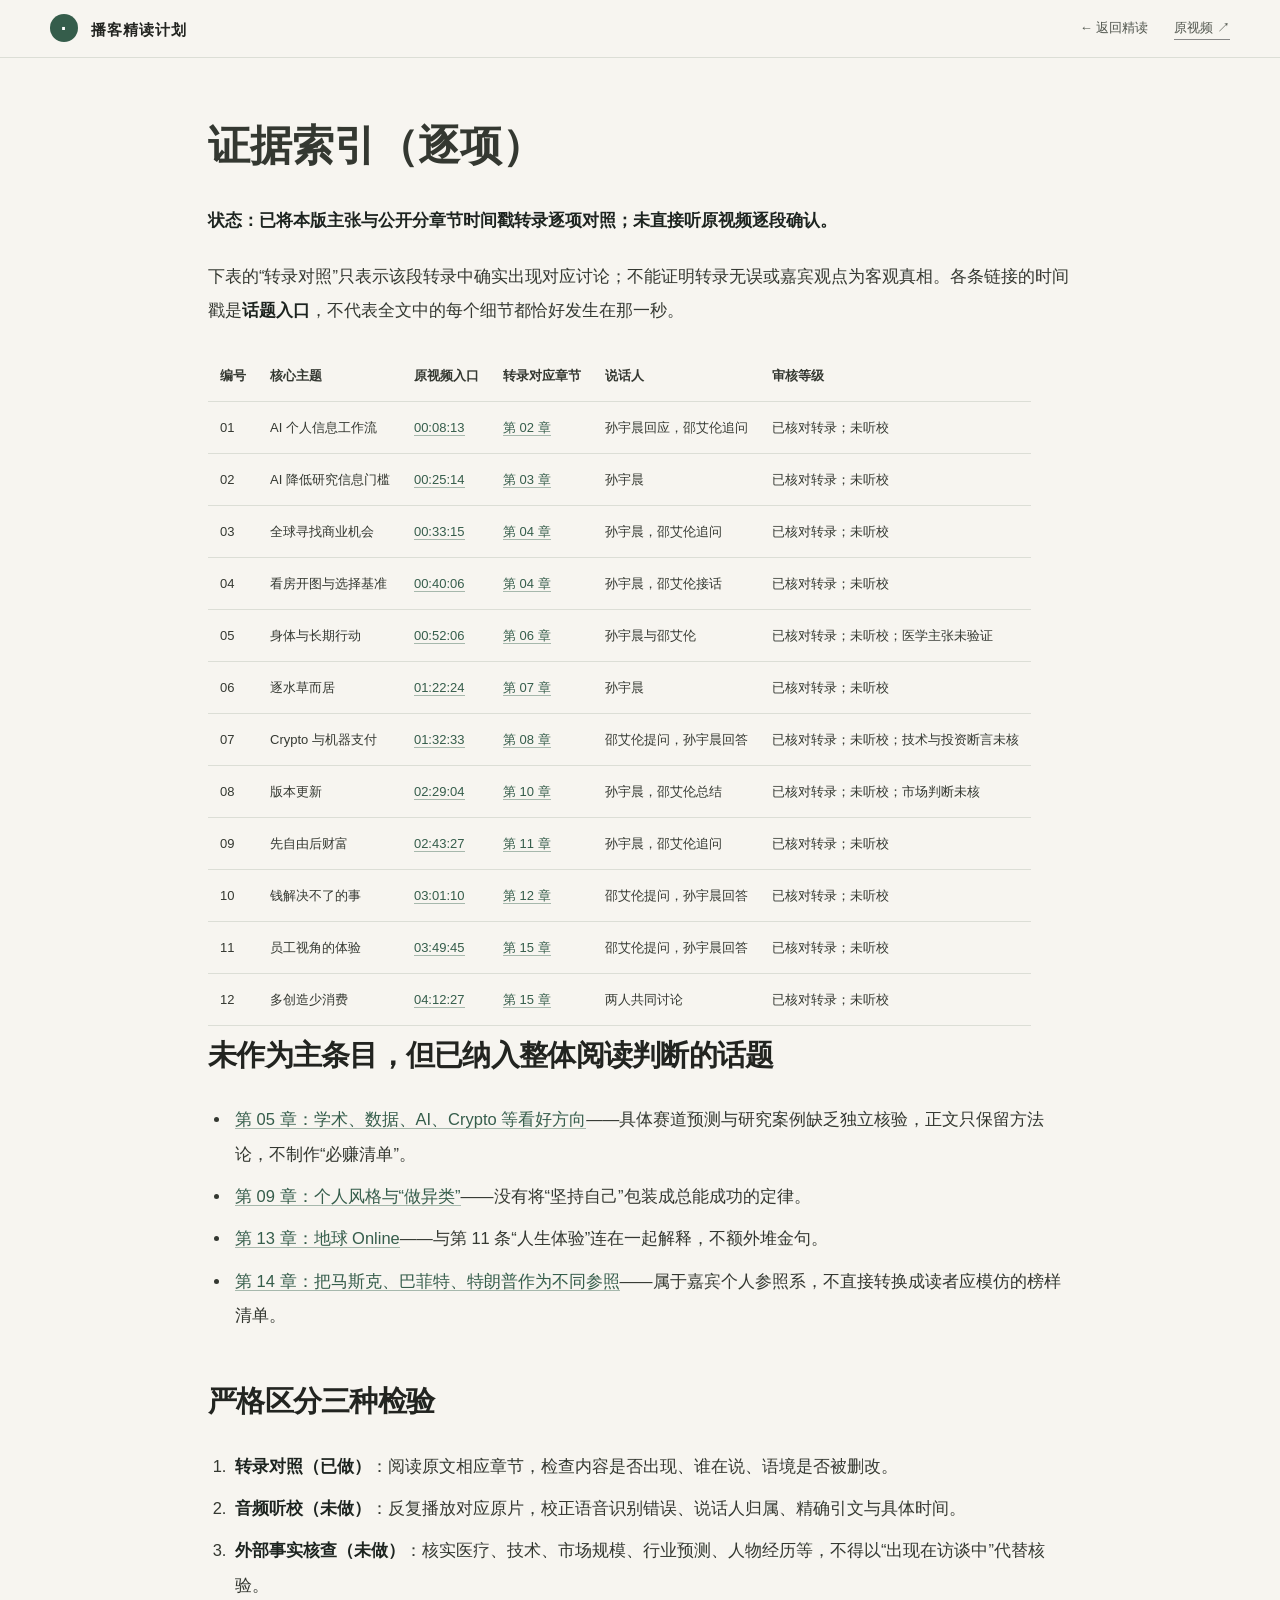
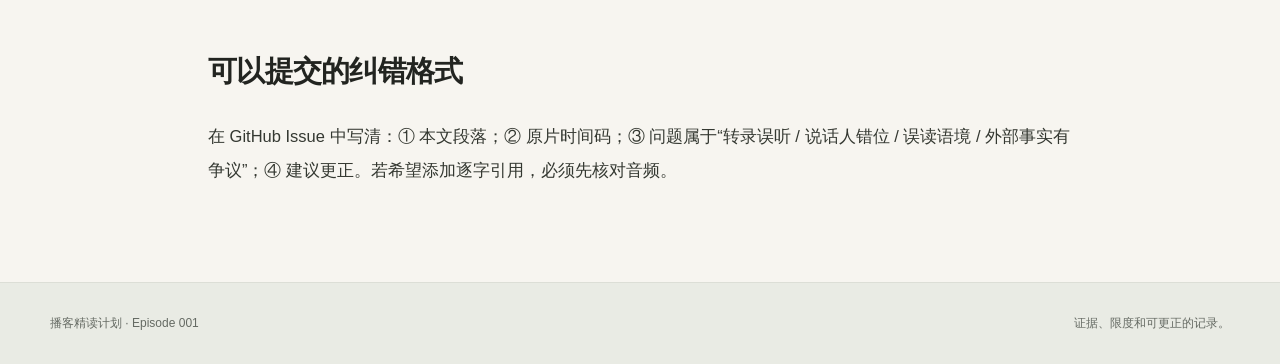
==== evidence.html @ 223746c9 "Initial release: Sun Yuchen and Alan podcast digest" ====
<!doctype html>
<html lang="zh-CN"><head><meta charset="utf-8"><meta name="viewport" content="width=device-width,initial-scale=1"><title>证据索引 · 播客精读计划</title><link rel="stylesheet" href="./assets/style.css"></head>
<body><!-- source-sha256:a74f420db60d84c5169118af8535313fa1ff80920048586f1a47e2269660e245 --><header class="topbar"><div class="topbar-inner"><a class="brand" href="./index.html"><span class="brandmark">·</span> 播客精读计划</a><nav class="topnav"><a href="./index.html">← 返回精读</a><a class="toplink" href="https://www.youtube.com/watch?v=0Z-vhBvBmUY" target="_blank" rel="noopener noreferrer">原视频 ↗</a></nav></div></header>
<main class="appendix prose"><h1>证据索引（逐项）</h1>
<p><strong>状态：已将本版主张与公开分章节时间戳转录逐项对照；未直接听原视频逐段确认。</strong></p>
<p>下表的“转录对照”只表示该段转录中确实出现对应讨论；不能证明转录无误或嘉宾观点为客观真相。各条链接的时间戳是<strong>话题入口</strong>，不代表全文中的每个细节都恰好发生在那一秒。</p>
<table>
<thead>
<tr>
  <th>编号</th>
  <th>核心主题</th>
  <th>原视频入口</th>
  <th>转录对应章节</th>
  <th>说话人</th>
  <th>审核等级</th>
</tr>
</thead>
<tbody>
<tr>
  <td>01</td>
  <td>AI 个人信息工作流</td>
  <td><a href="https://www.youtube.com/watch?v=0Z-vhBvBmUY&amp;t=493s">00:08:13</a></td>
  <td><a href="https://github.com/LeoLee0812/sunyuchen-alan-interview/blob/main/chapters/02-%E9%87%8D%E5%9B%9E20%E5%B2%81%E6%80%8E%E4%B9%88%E5%BC%80%E5%A7%8B.md">第 02 章</a></td>
  <td>孙宇晨回应，邵艾伦追问</td>
  <td>已核对转录；未听校</td>
</tr>
<tr>
  <td>02</td>
  <td>AI 降低研究信息门槛</td>
  <td><a href="https://www.youtube.com/watch?v=0Z-vhBvBmUY&amp;t=1514s">00:25:14</a></td>
  <td><a href="https://github.com/LeoLee0812/sunyuchen-alan-interview/blob/main/chapters/03-AI%E4%B9%B1%E6%8B%B3%E6%89%93%E6%AD%BB%E8%80%81%E5%B8%88%E5%82%85.md">第 03 章</a></td>
  <td>孙宇晨</td>
  <td>已核对转录；未听校</td>
</tr>
<tr>
  <td>03</td>
  <td>全球寻找商业机会</td>
  <td><a href="https://www.youtube.com/watch?v=0Z-vhBvBmUY&amp;t=1995s">00:33:15</a></td>
  <td><a href="https://github.com/LeoLee0812/sunyuchen-alan-interview/blob/main/chapters/04-%E5%8E%BB%E8%B5%9A%E5%85%A8%E7%90%83%E7%9A%84%E9%92%B1.md">第 04 章</a></td>
  <td>孙宇晨，邵艾伦追问</td>
  <td>已核对转录；未听校</td>
</tr>
<tr>
  <td>04</td>
  <td>看房开图与选择基准</td>
  <td><a href="https://www.youtube.com/watch?v=0Z-vhBvBmUY&amp;t=2406s">00:40:06</a></td>
  <td><a href="https://github.com/LeoLee0812/sunyuchen-alan-interview/blob/main/chapters/04-%E5%8E%BB%E8%B5%9A%E5%85%A8%E7%90%83%E7%9A%84%E9%92%B1.md">第 04 章</a></td>
  <td>孙宇晨，邵艾伦接话</td>
  <td>已核对转录；未听校</td>
</tr>
<tr>
  <td>05</td>
  <td>身体与长期行动</td>
  <td><a href="https://www.youtube.com/watch?v=0Z-vhBvBmUY&amp;t=3126s">00:52:06</a></td>
  <td><a href="https://github.com/LeoLee0812/sunyuchen-alan-interview/blob/main/chapters/06-%E8%96%84%E8%82%8C%E5%BF%85%E7%BB%83.md">第 06 章</a></td>
  <td>孙宇晨与邵艾伦</td>
  <td>已核对转录；未听校；医学主张未验证</td>
</tr>
<tr>
  <td>06</td>
  <td>逐水草而居</td>
  <td><a href="https://www.youtube.com/watch?v=0Z-vhBvBmUY&amp;t=4944s">01:22:24</a></td>
  <td><a href="https://github.com/LeoLee0812/sunyuchen-alan-interview/blob/main/chapters/07-%E9%80%90%E6%B0%B4%E8%8D%89%E8%80%8C%E5%B1%85.md">第 07 章</a></td>
  <td>孙宇晨</td>
  <td>已核对转录；未听校</td>
</tr>
<tr>
  <td>07</td>
  <td>Crypto 与机器支付</td>
  <td><a href="https://www.youtube.com/watch?v=0Z-vhBvBmUY&amp;t=5553s">01:32:33</a></td>
  <td><a href="https://github.com/LeoLee0812/sunyuchen-alan-interview/blob/main/chapters/08-Crypto%E6%98%AF%E6%8A%8A%E8%B4%A7%E5%B8%81%E7%BF%BB%E8%AF%91%E7%BB%99%E6%9C%BA%E5%99%A8.md">第 08 章</a></td>
  <td>邵艾伦提问，孙宇晨回答</td>
  <td>已核对转录；未听校；技术与投资断言未核</td>
</tr>
<tr>
  <td>08</td>
  <td>版本更新</td>
  <td><a href="https://www.youtube.com/watch?v=0Z-vhBvBmUY&amp;t=8944s">02:29:04</a></td>
  <td><a href="https://github.com/LeoLee0812/sunyuchen-alan-interview/blob/main/chapters/10-%E7%89%88%E6%9C%AC%E6%9B%B4%E6%96%B0%E4%B8%8D%E7%AD%89%E4%BA%BA.md">第 10 章</a></td>
  <td>孙宇晨，邵艾伦总结</td>
  <td>已核对转录；未听校；市场判断未核</td>
</tr>
<tr>
  <td>09</td>
  <td>先自由后财富</td>
  <td><a href="https://www.youtube.com/watch?v=0Z-vhBvBmUY&amp;t=9807s">02:43:27</a></td>
  <td><a href="https://github.com/LeoLee0812/sunyuchen-alan-interview/blob/main/chapters/11-%E5%85%88%E8%87%AA%E7%94%B1%E5%90%8E%E8%B4%A2%E5%AF%8C.md">第 11 章</a></td>
  <td>孙宇晨，邵艾伦追问</td>
  <td>已核对转录；未听校</td>
</tr>
<tr>
  <td>10</td>
  <td>钱解决不了的事</td>
  <td><a href="https://www.youtube.com/watch?v=0Z-vhBvBmUY&amp;t=10870s">03:01:10</a></td>
  <td><a href="https://github.com/LeoLee0812/sunyuchen-alan-interview/blob/main/chapters/12-%E9%92%B1%E8%A7%A3%E5%86%B3%E4%B8%8D%E4%BA%86%E7%9A%84%E4%BA%8B.md">第 12 章</a></td>
  <td>邵艾伦提问，孙宇晨回答</td>
  <td>已核对转录；未听校</td>
</tr>
<tr>
  <td>11</td>
  <td>员工视角的体验</td>
  <td><a href="https://www.youtube.com/watch?v=0Z-vhBvBmUY&amp;t=13785s">03:49:45</a></td>
  <td><a href="https://github.com/LeoLee0812/sunyuchen-alan-interview/blob/main/chapters/15-%E5%A4%9A%E5%88%9B%E9%80%A0%E5%B0%91%E6%B6%88%E8%B4%B9.md">第 15 章</a></td>
  <td>邵艾伦提问，孙宇晨回答</td>
  <td>已核对转录；未听校</td>
</tr>
<tr>
  <td>12</td>
  <td>多创造少消费</td>
  <td><a href="https://www.youtube.com/watch?v=0Z-vhBvBmUY&amp;t=15147s">04:12:27</a></td>
  <td><a href="https://github.com/LeoLee0812/sunyuchen-alan-interview/blob/main/chapters/15-%E5%A4%9A%E5%88%9B%E9%80%A0%E5%B0%91%E6%B6%88%E8%B4%B9.md">第 15 章</a></td>
  <td>两人共同讨论</td>
  <td>已核对转录；未听校</td>
</tr>
</tbody>
</table>
<h2>未作为主条目，但已纳入整体阅读判断的话题</h2>
<ul>
<li><a href="https://github.com/LeoLee0812/sunyuchen-alan-interview">第 05 章：学术、数据、AI、Crypto 等看好方向</a>——具体赛道预测与研究案例缺乏独立核验，正文只保留方法论，不制作“必赚清单”。</li>
<li><a href="https://github.com/LeoLee0812/sunyuchen-alan-interview">第 09 章：个人风格与“做异类”</a>——没有将“坚持自己”包装成总能成功的定律。</li>
<li><a href="https://github.com/LeoLee0812/sunyuchen-alan-interview">第 13 章：地球 Online</a>——与第 11 条“人生体验”连在一起解释，不额外堆金句。</li>
<li><a href="https://github.com/LeoLee0812/sunyuchen-alan-interview">第 14 章：把马斯克、巴菲特、特朗普作为不同参照</a>——属于嘉宾个人参照系，不直接转换成读者应模仿的榜样清单。</li>
</ul>
<h2>严格区分三种检验</h2>
<ol>
<li><strong>转录对照（已做）</strong>：阅读原文相应章节，检查内容是否出现、谁在说、语境是否被删改。</li>
<li><strong>音频听校（未做）</strong>：反复播放对应原片，校正语音识别错误、说话人归属、精确引文与具体时间。</li>
<li><strong>外部事实核查（未做）</strong>：核实医疗、技术、市场规模、行业预测、人物经历等，不得以“出现在访谈中”代替核验。</li>
</ol>
<h2>可以提交的纠错格式</h2>
<p>在 GitHub Issue 中写清：① 本文段落；② 原片时间码；③ 问题属于“转录误听 / 说话人错位 / 误读语境 / 外部事实有争议”；④ 建议更正。若希望添加逐字引用，必须先核对音频。</p>
</main><footer><span>播客精读计划 · Episode 001</span><span>证据、限度和可更正的记录。</span></footer></body></html>
---- assets/style.css ----
:root{--bg:#f7f5f0;--paper:#fffefa;--ink:#222420;--muted:#686d64;--line:#dcded6;--accent:#355d4b;--soft:#e7ebe3;--serif:"Noto Serif CJK SC","Source Han Serif SC","Songti SC",SimSun,serif;--sans:-apple-system,BlinkMacSystemFont,"Segoe UI","PingFang SC","Microsoft Yahei",sans-serif}
*{box-sizing:border-box}html{scroll-behavior:smooth}body{margin:0;background:var(--bg);color:var(--ink);font-family:var(--sans);font-size:16px;line-height:1.75;-webkit-font-smoothing:antialiased}a{color:inherit}a:focus-visible{outline:3px solid #729c89;outline-offset:4px;border-radius:3px}::selection{background:#bed0bf}.skip{position:absolute;left:-9999px;top:0;background:#fff;padding:8px}.skip:focus{left:12px;z-index:20}.topbar{border-bottom:1px solid var(--line);background:rgba(247,245,240,.97)}.topbar-inner{max-width:1240px;margin:auto;padding:14px 30px;display:flex;justify-content:space-between;align-items:center}.brand{font-weight:750;font-size:15px;letter-spacing:.07em;text-decoration:none}.brandmark{display:inline-flex;align-items:center;justify-content:center;width:28px;height:28px;color:white;background:var(--accent);border-radius:50%;font-size:20px;margin-right:8px}.topnav{display:flex;align-items:center;gap:26px;font-size:13px}.topnav a{text-decoration:none;color:#50554d}.topnav a:hover{color:var(--accent)}.toplink{border-bottom:1px solid #888}.hero{max-width:1240px;margin:0 auto;display:grid;grid-template-columns:minmax(0,1.75fr) minmax(250px,.75fr);gap:64px;padding:98px 30px 76px;align-items:end}.eyebrow{color:var(--accent);font-size:11px;font-weight:750;letter-spacing:.19em;margin:0 0 25px}.hero h1{font-family:var(--serif);font-size:clamp(35px,4.3vw,62px);font-weight:650;letter-spacing:-.045em;line-height:1.3;margin:0 0 28px}.hero h1 em{font-style:normal;color:var(--accent)}.hero .intro{font-size:17px;color:#4f574d;max-width:650px;line-height:1.95}.meta{display:flex;gap:18px;flex-wrap:wrap;color:var(--muted);font-size:12px;margin:26px 0}.meta span:before{content:"●";color:#9eaa9c;font-size:6px;margin-right:8px;vertical-align:middle}.hero-actions{display:flex;gap:12px;align-items:center;margin-top:30px}.hero-actions a{padding:11px 19px;border:1px solid var(--accent);font-size:13px;font-weight:650;text-decoration:none;border-radius:4px}.hero-actions .primary{background:var(--accent);color:white}.hero-actions .secondary{color:var(--accent)}.hero-actions a:hover{transform:translateY(-1px)}.hero-note{background:var(--paper);border:1px solid var(--line);padding:30px}.note-kicker{font-weight:700;font-size:13px;color:var(--muted);letter-spacing:.12em;margin:0 0 17px}.hero-note a{display:flex;gap:16px;padding:14px 0;border-bottom:1px solid var(--line);font-size:14px;text-decoration:none;line-height:1.7}.hero-note a:hover{color:var(--accent)}.hero-note time{white-space:nowrap;color:var(--accent);font-weight:700;font-size:12px}.note-foot{color:var(--muted);font-size:12px;line-height:1.65;margin-top:16px}.disclosure{max-width:1180px;margin:0 auto 76px;padding:19px 24px;border-left:3px solid var(--accent);background:var(--soft);color:#4c574f;font-size:13px}.reading-layout{max-width:1180px;padding:0 22px;margin:auto;display:grid;grid-template-columns:260px minmax(0,1fr);gap:75px;align-items:start}.sidebar .sticky{position:sticky;top:30px}.sidebar-title{font-size:11px;color:var(--muted);font-weight:750;letter-spacing:.11em;margin-bottom:24px}.sidebar a{display:flex;gap:14px;text-decoration:none;padding:12px 0;color:#5f655e;border-bottom:1px solid var(--line);font-size:13px;line-height:1.55}.sidebar a:hover{color:var(--accent)}.sidebar a span{font-family:var(--serif);font-size:12px;color:var(--accent)}.sidebar-extra{margin-top:18px}.prose{max-width:760px;min-width:0;font-size:16.5px;line-height:2.08;color:#343831}.prose>p{margin:0 0 22px}.prose h2{font-family:var(--serif);font-size:29px;font-weight:700;color:var(--ink);line-height:1.5;letter-spacing:-.025em;margin:80px 0 25px;scroll-margin-top:18px}.prose h2:first-of-type{margin-top:8px}.prose h3{font-family:var(--serif);font-size:23px;font-weight:700;line-height:1.6;letter-spacing:-.012em;margin:55px 0 20px;scroll-margin-top:26px}.prose strong{color:#1d2420}.prose a{color:var(--accent);text-decoration:none;border-bottom:1px solid #a6b8ac;overflow-wrap:anywhere}.prose a:hover{border-bottom-color:var(--accent)}.prose ul,.prose ol{padding-left:23px}.prose li{padding-left:4px;margin:8px 0}.prose blockquote{background:var(--soft);border-left:3px solid #829a89;padding:18px 24px;margin:26px 0 36px;font-size:15px}.prose blockquote p{margin:8px 0}.prose hr{border:0;border-top:1px solid var(--line);margin:65px 0}.prose table{border-collapse:collapse;max-width:100%;display:block;overflow-x:auto}.prose th,.prose td{border-bottom:1px solid var(--line);text-align:left;padding:12px}.sources{margin:110px auto 0;max-width:1180px;padding:65px 22px 75px;border-top:1px solid var(--line)}.sources h2{font-family:var(--serif);font-size:36px;margin:0}.sources>p:not(.eyebrow){color:var(--muted);max-width:700px}.source-grid{display:grid;grid-template-columns:repeat(3,minmax(0,1fr));gap:13px;margin-top:28px}.source-grid a{background:var(--paper);border:1px solid var(--line);display:flex;flex-direction:column;gap:12px;padding:24px;text-decoration:none}.source-grid a:hover{border-color:var(--accent)}.source-grid a span{font-size:11px;color:var(--muted)}.source-grid a strong{font-family:var(--serif);font-size:17px}footer{background:#e9ebe4;border-top:1px solid var(--line);display:flex;justify-content:space-between;gap:24px;padding:30px max(24px,calc((100vw - 1180px)/2));color:#656a63;font-size:12px}
@media(max-width:850px){.hero{gap:30px;grid-template-columns:1fr;padding-top:65px}.hero-note{max-width:none}.reading-layout{grid-template-columns:1fr;padding:0 24px}.sidebar{display:none}.disclosure{margin-left:24px;margin-right:24px}.prose{margin:auto}.source-grid{grid-template-columns:1fr}.sources{margin-top:70px}.topnav{gap:13px}.topbar-inner{padding:12px 20px}}
@media(max-width:520px){body{font-size:15px}.hero{padding:54px 22px 40px}.hero h1{font-size:36px}.hero .intro{font-size:15px}.hero-note{padding:22px}.hero-actions{flex-wrap:wrap}.hero-actions a{font-size:12px;padding:10px 14px}.topnav a:first-child{display:none}.topnav{gap:10px}.brand{font-size:13px}.disclosure{font-size:12px;line-height:1.8;margin-bottom:45px}.reading-layout{padding:0 21px}.prose{font-size:15.3px;line-height:2}.prose h2{font-size:24px;margin-top:63px}.prose h3{font-size:20px;margin-top:45px}.sources{padding:45px 22px}.sources h2{font-size:28px}footer{padding:24px;flex-direction:column;gap:8px}.eyebrow{font-size:10px}}
@media(prefers-reduced-motion:reduce){html{scroll-behavior:auto}.hero-actions a:hover{transform:none}}

.appendix{max-width:920px;margin:60px auto 95px;padding:0 28px}.appendix h1{font-family:var(--serif);font-size:42px;line-height:1.35}.appendix h2{margin-top:48px}.appendix table{font-size:13px;width:100%}
@media(max-width:520px){
  .appendix{padding:0 18px;margin:35px auto 60px}.appendix h1{font-size:30px}
  .appendix table{font-size:12px}
  .appendix th,.appendix td{min-width:92px;white-space:normal}
}
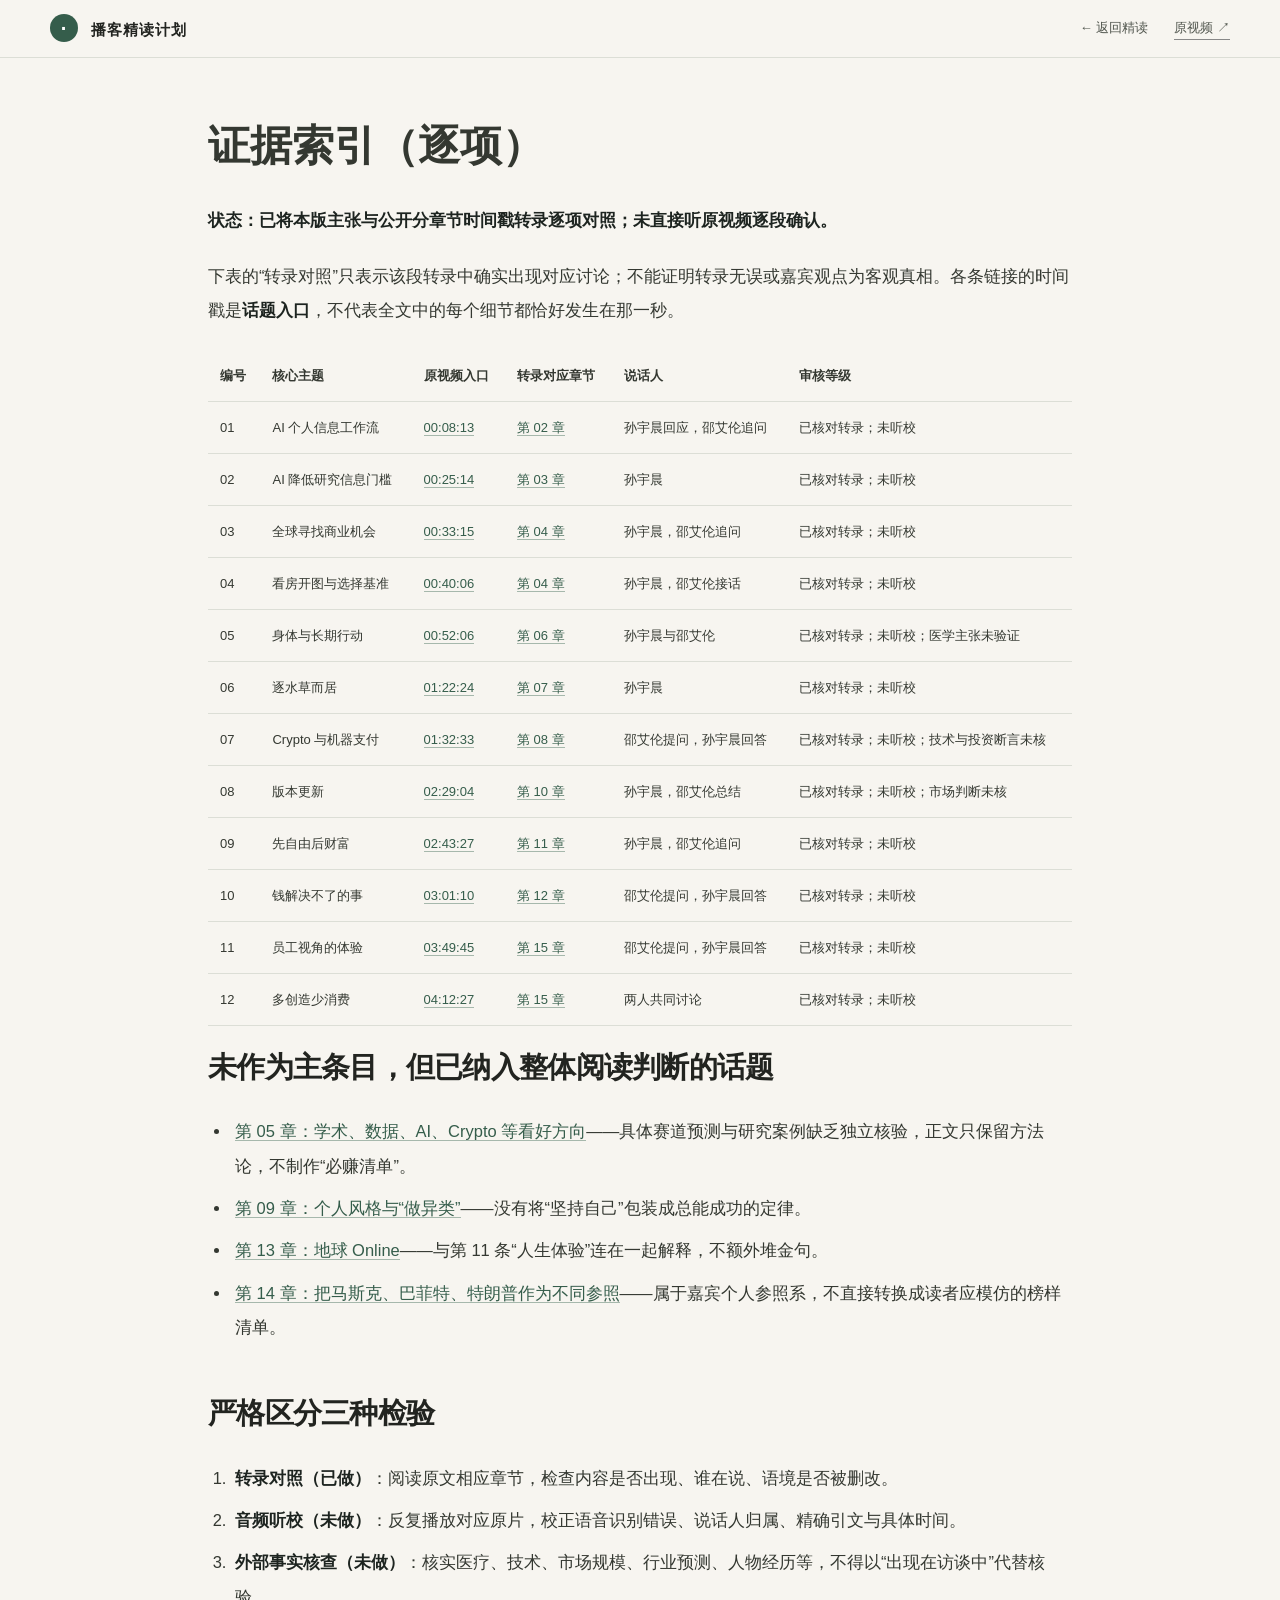
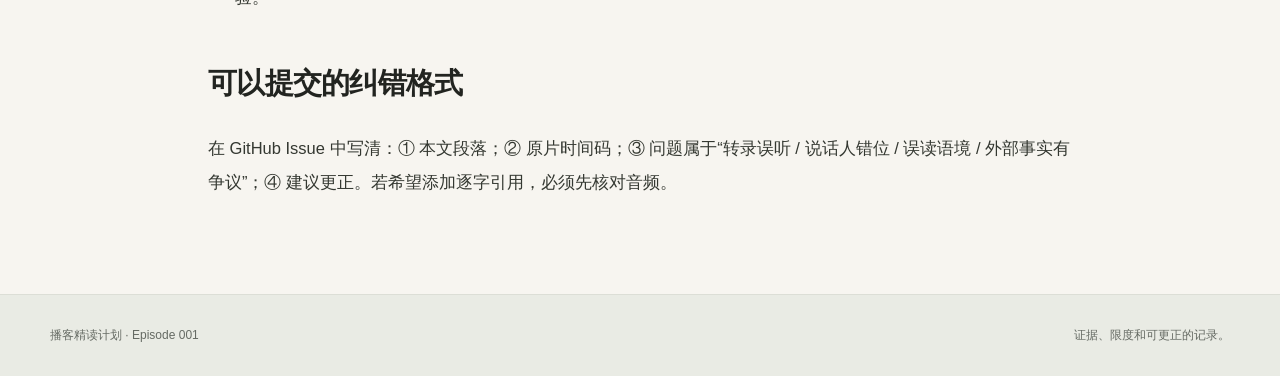
==== commit 91d64f26: "Improve reading experience and documentation" ====
--- a/evidence.html
+++ b/evidence.html
@@ -4,7 +4,7 @@
 <main class="appendix prose"><h1>证据索引（逐项）</h1>
 <p><strong>状态：已将本版主张与公开分章节时间戳转录逐项对照；未直接听原视频逐段确认。</strong></p>
 <p>下表的“转录对照”只表示该段转录中确实出现对应讨论；不能证明转录无误或嘉宾观点为客观真相。各条链接的时间戳是<strong>话题入口</strong>，不代表全文中的每个细节都恰好发生在那一秒。</p>
-<table>
+<div class="table-scroll" role="region" aria-label="可横向滚动的表格" tabindex="0"><table>
 <thead>
 <tr>
   <th>编号</th>
@@ -113,7 +113,7 @@
   <td>已核对转录；未听校</td>
 </tr>
 </tbody>
-</table>
+</table></div>
 <h2>未作为主条目，但已纳入整体阅读判断的话题</h2>
 <ul>
 <li><a href="https://github.com/LeoLee0812/sunyuchen-alan-interview">第 05 章：学术、数据、AI、Crypto 等看好方向</a>——具体赛道预测与研究案例缺乏独立核验，正文只保留方法论，不制作“必赚清单”。</li>
--- a/assets/style.css
+++ b/assets/style.css
@@ -10,3 +10,16 @@
   .appendix table{font-size:12px}
   .appendix th,.appendix td{min-width:92px;white-space:normal}
 }
+
+.prose .table-scroll{max-width:100%;overflow-x:auto;overscroll-behavior-x:contain;margin:20px 0}
+.prose .table-scroll table{display:table;width:max-content;min-width:100%;max-width:none;overflow:visible}
+.table-scroll:focus-visible{outline:3px solid #729c89;outline-offset:3px}
+
+@media(max-width:850px){
+  .sidebar{display:block;min-width:0}
+  .sidebar .sticky{position:static}
+  .sidebar-title{margin:0 0 8px}
+  .chapter-nav{display:flex;gap:0;max-width:100%;overflow-x:auto;overscroll-behavior-x:contain;border-bottom:1px solid var(--line);scrollbar-color:#9eaa9c transparent}
+  .chapter-nav a{flex:0 0 auto;padding:10px 12px;white-space:nowrap}
+  .sidebar-extra{margin:8px 0 16px}
+}
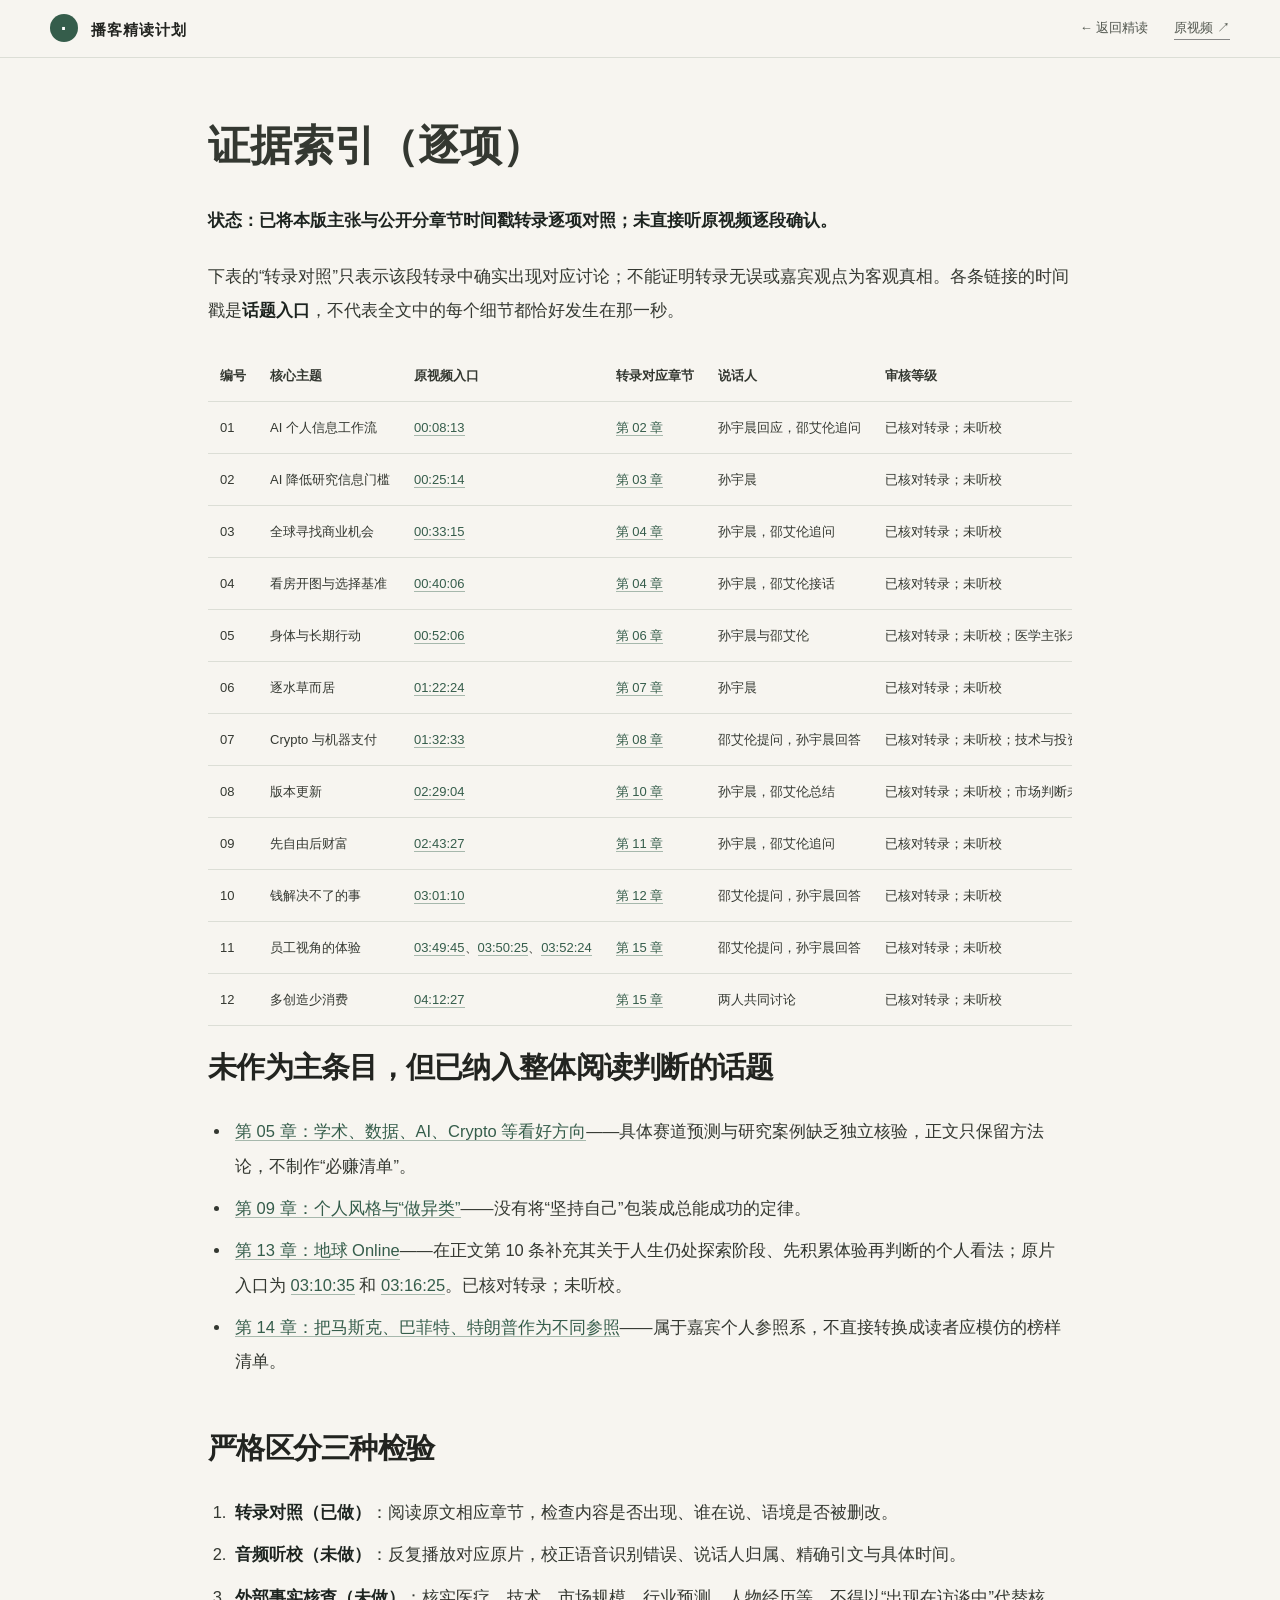
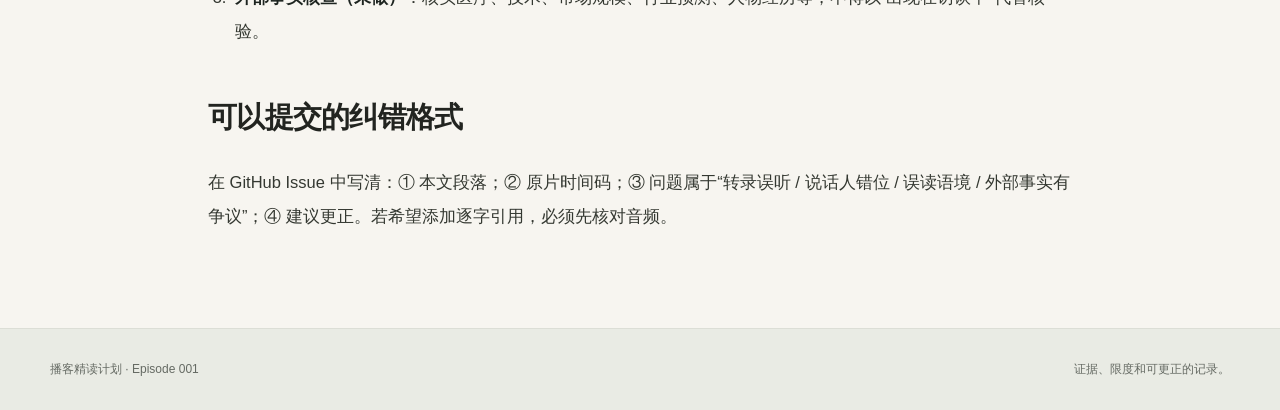
==== commit a854c480: "Polish first podcast digest for publication Co-authored-by: Copilot <223556219+Copilot@users.noreply" ====
--- a/evidence.html
+++ b/evidence.html
@@ -1,6 +1,6 @@
 <!doctype html>
 <html lang="zh-CN"><head><meta charset="utf-8"><meta name="viewport" content="width=device-width,initial-scale=1"><title>证据索引 · 播客精读计划</title><link rel="stylesheet" href="./assets/style.css"></head>
-<body><!-- source-sha256:a74f420db60d84c5169118af8535313fa1ff80920048586f1a47e2269660e245 --><header class="topbar"><div class="topbar-inner"><a class="brand" href="./index.html"><span class="brandmark">·</span> 播客精读计划</a><nav class="topnav"><a href="./index.html">← 返回精读</a><a class="toplink" href="https://www.youtube.com/watch?v=0Z-vhBvBmUY" target="_blank" rel="noopener noreferrer">原视频 ↗</a></nav></div></header>
+<body><!-- source-sha256:24323f8783675d2e8edb5d0632499f5daf1e71beff03d271b79382474c7d7d0f --><header class="topbar"><div class="topbar-inner"><a class="brand" href="./index.html"><span class="brandmark">·</span> 播客精读计划</a><nav class="topnav"><a href="./index.html">← 返回精读</a><a class="toplink" href="https://www.youtube.com/watch?v=0Z-vhBvBmUY" target="_blank" rel="noopener noreferrer">原视频 ↗</a></nav></div></header>
 <main class="appendix prose"><h1>证据索引（逐项）</h1>
 <p><strong>状态：已将本版主张与公开分章节时间戳转录逐项对照；未直接听原视频逐段确认。</strong></p>
 <p>下表的“转录对照”只表示该段转录中确实出现对应讨论；不能证明转录无误或嘉宾观点为客观真相。各条链接的时间戳是<strong>话题入口</strong>，不代表全文中的每个细节都恰好发生在那一秒。</p>
@@ -99,7 +99,7 @@
 <tr>
   <td>11</td>
   <td>员工视角的体验</td>
-  <td><a href="https://www.youtube.com/watch?v=0Z-vhBvBmUY&amp;t=13785s">03:49:45</a></td>
+  <td><a href="https://www.youtube.com/watch?v=0Z-vhBvBmUY&amp;t=13785s">03:49:45</a>、<a href="https://www.youtube.com/watch?v=0Z-vhBvBmUY&amp;t=13825s">03:50:25</a>、<a href="https://www.youtube.com/watch?v=0Z-vhBvBmUY&amp;t=13944s">03:52:24</a></td>
   <td><a href="https://github.com/LeoLee0812/sunyuchen-alan-interview/blob/main/chapters/15-%E5%A4%9A%E5%88%9B%E9%80%A0%E5%B0%91%E6%B6%88%E8%B4%B9.md">第 15 章</a></td>
   <td>邵艾伦提问，孙宇晨回答</td>
   <td>已核对转录；未听校</td>
@@ -118,7 +118,7 @@
 <ul>
 <li><a href="https://github.com/LeoLee0812/sunyuchen-alan-interview">第 05 章：学术、数据、AI、Crypto 等看好方向</a>——具体赛道预测与研究案例缺乏独立核验，正文只保留方法论，不制作“必赚清单”。</li>
 <li><a href="https://github.com/LeoLee0812/sunyuchen-alan-interview">第 09 章：个人风格与“做异类”</a>——没有将“坚持自己”包装成总能成功的定律。</li>
-<li><a href="https://github.com/LeoLee0812/sunyuchen-alan-interview">第 13 章：地球 Online</a>——与第 11 条“人生体验”连在一起解释，不额外堆金句。</li>
+<li><a href="https://github.com/LeoLee0812/sunyuchen-alan-interview/blob/main/chapters/13-%E5%9C%B0%E7%90%83Online%E7%9A%84%E7%8E%A9%E5%AE%B6%E5%BF%83%E6%80%81.md">第 13 章：地球 Online</a>——在正文第 10 条补充其关于人生仍处探索阶段、先积累体验再判断的个人看法；原片入口为 <a href="https://www.youtube.com/watch?v=0Z-vhBvBmUY&amp;t=11435s">03:10:35</a> 和 <a href="https://www.youtube.com/watch?v=0Z-vhBvBmUY&amp;t=11785s">03:16:25</a>。已核对转录；未听校。</li>
 <li><a href="https://github.com/LeoLee0812/sunyuchen-alan-interview">第 14 章：把马斯克、巴菲特、特朗普作为不同参照</a>——属于嘉宾个人参照系，不直接转换成读者应模仿的榜样清单。</li>
 </ul>
 <h2>严格区分三种检验</h2>
